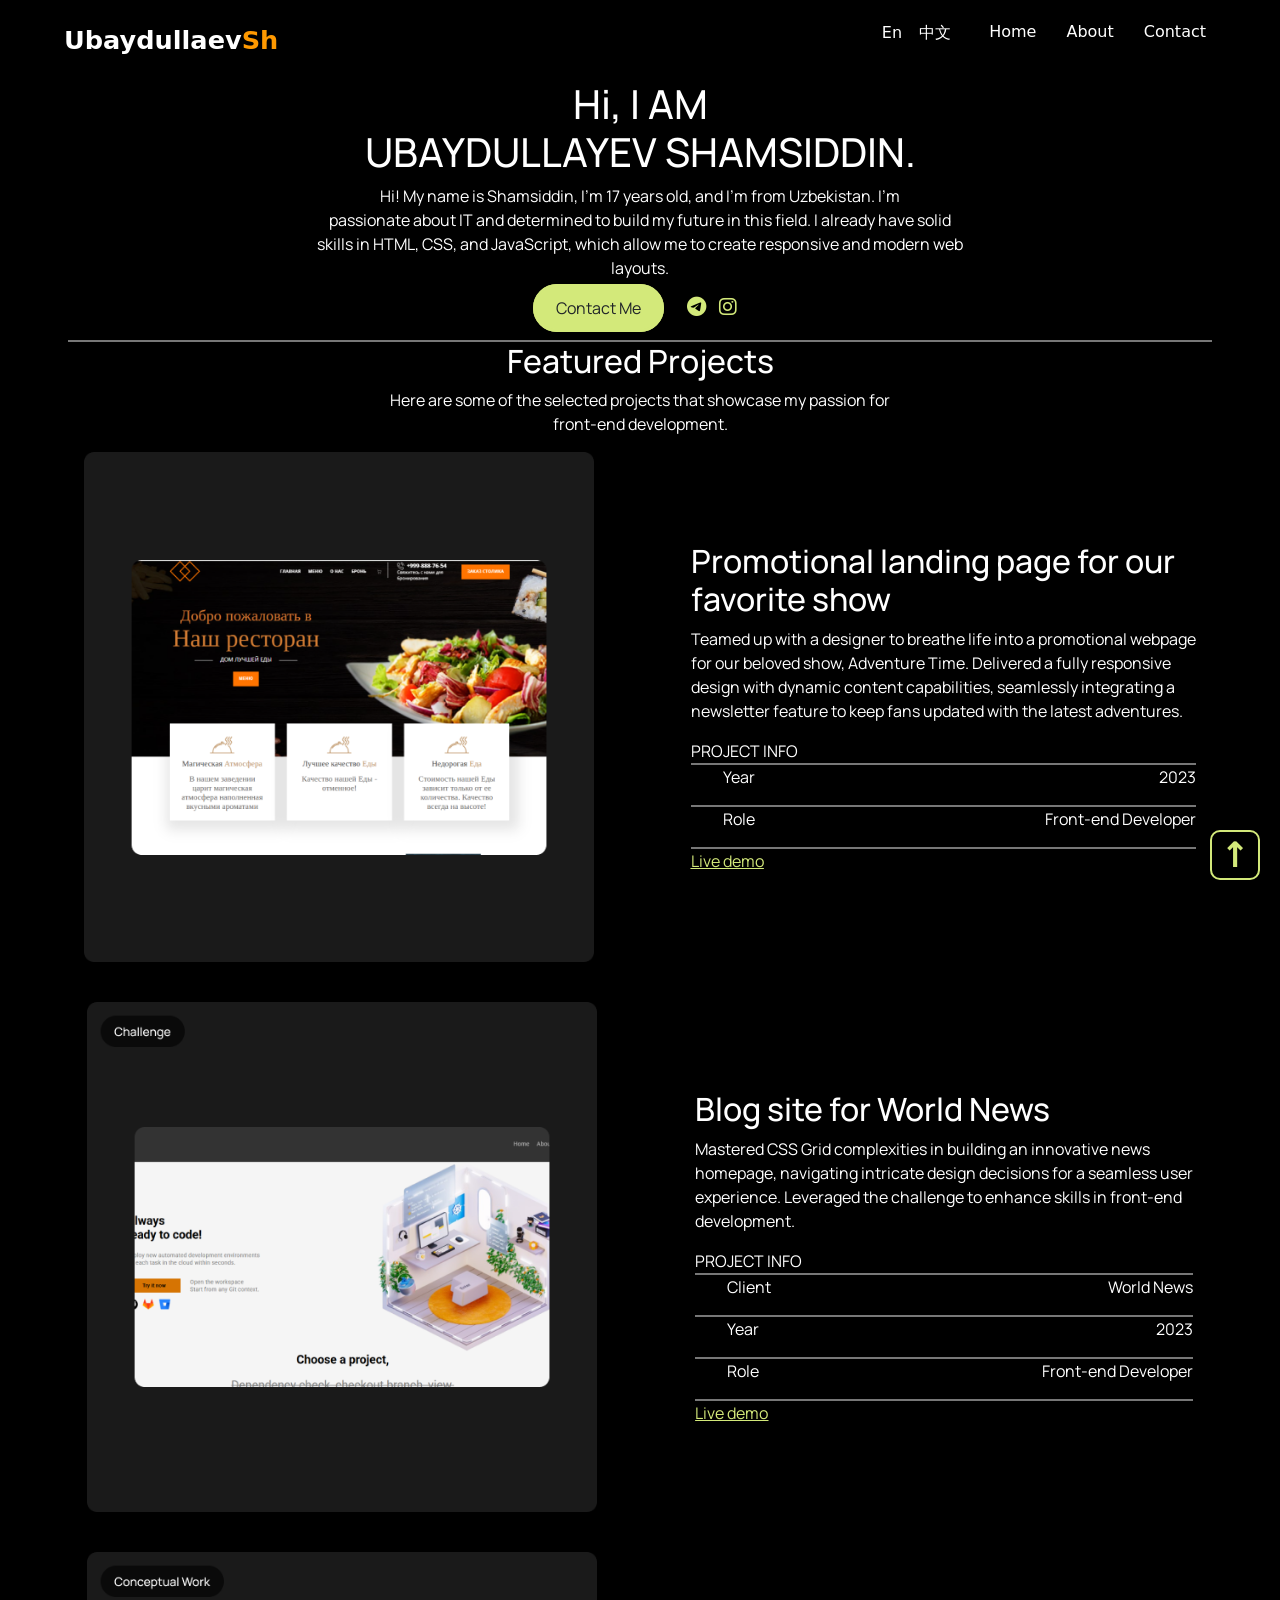
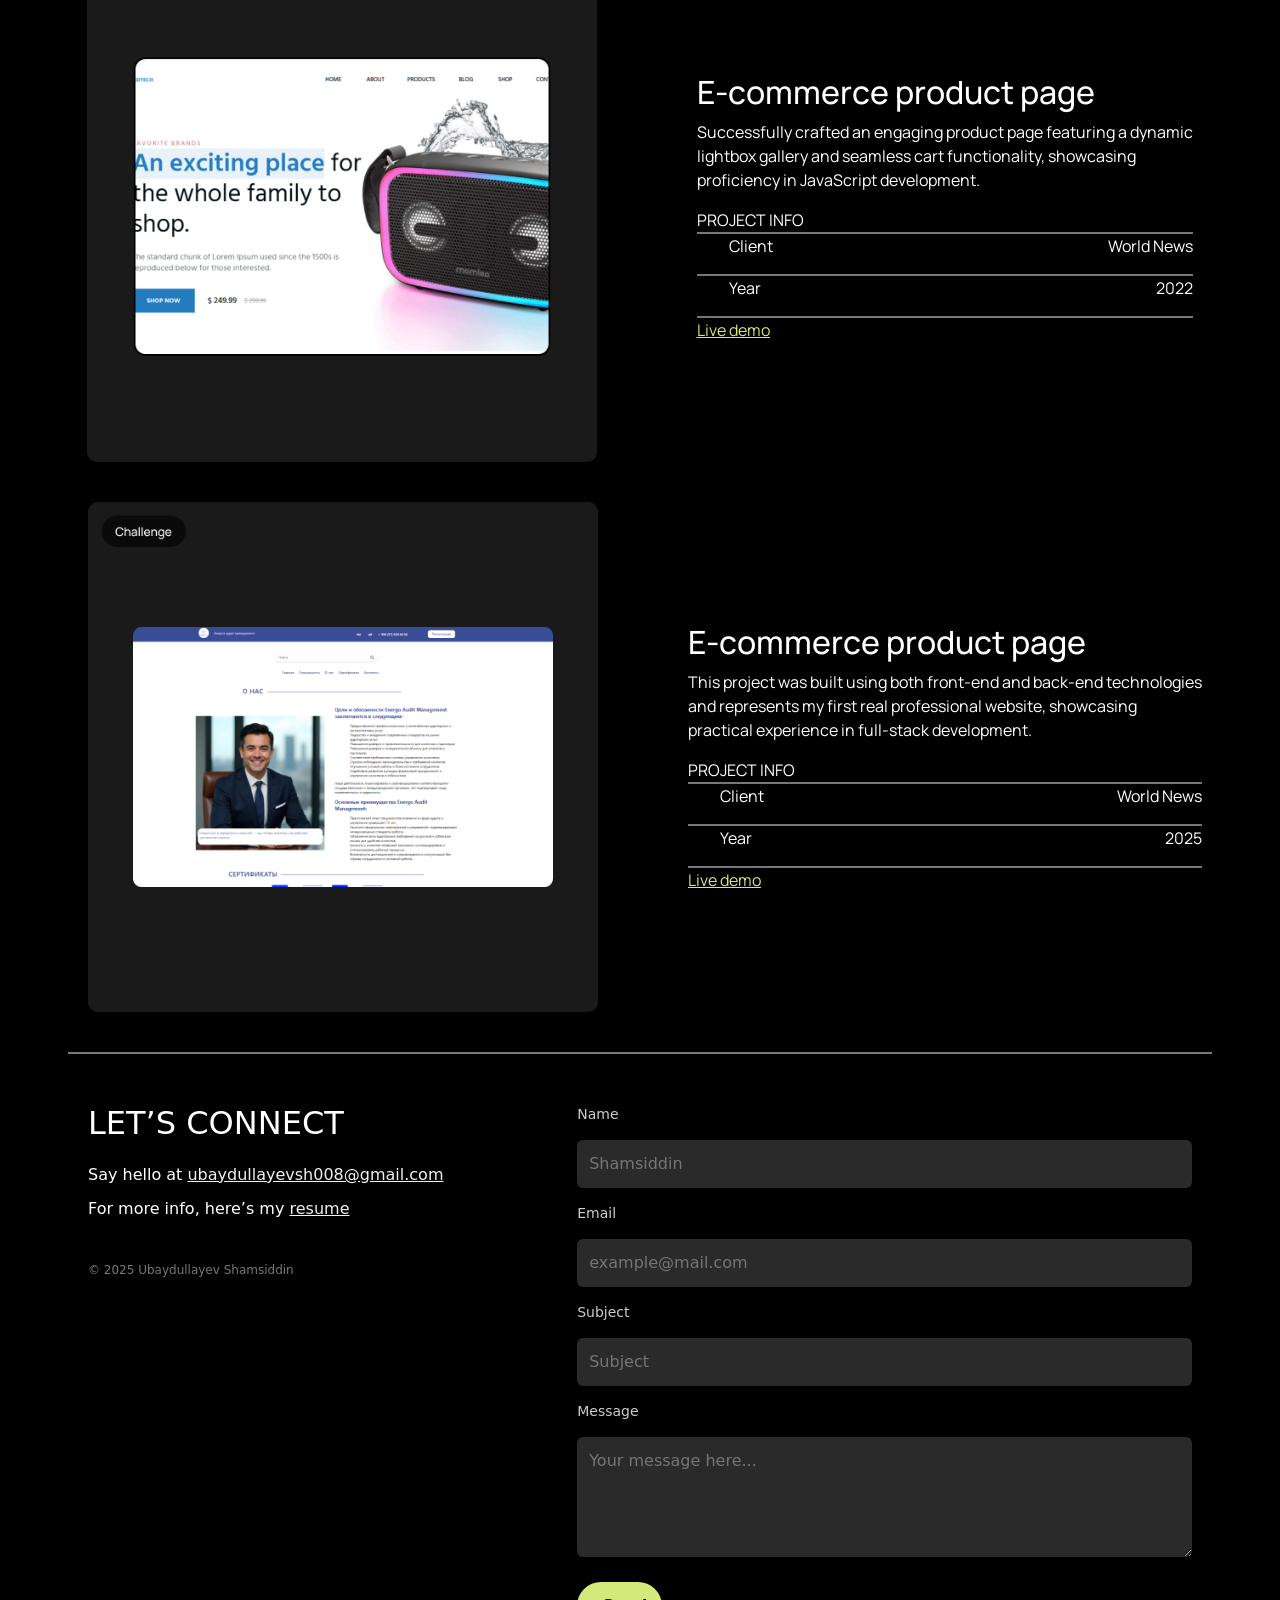
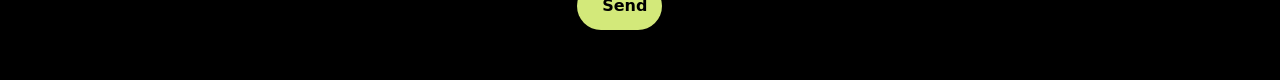
==== index.html @ 2fd3e227 "Added portfolio website files" ====
<!DOCTYPE html>
<html lang="en">

<head>
    <meta charset="UTF-8">
    <meta name="viewport" content="width=device-width, initial-scale=1.0">
    <title>Shamsiddin's portfolio</title>

    <!-- STYLE -->
    <link rel="stylesheet" href="/index/style.css">

    <!-- GOOGLE FONTS -->
    <link rel="preconnect" href="https://fonts.googleapis.com">
    <link rel="preconnect" href="https://fonts.gstatic.com" crossorigin>
    <link
        href="https://fonts.googleapis.com/css2?family=Manrope:wght@200..800&family=Roboto:ital,wght@0,100;0,300;0,400;0,500;0,700;0,900;1,100;1,300;1,400;1,500;1,700;1,900&display=swap"
        rel="stylesheet">

    <!-- FONT AWESOME -->
    <link rel="stylesheet" href="https://cdnjs.cloudflare.com/ajax/libs/font-awesome/6.7.2/css/all.min.css"
        crossorigin="anonymous" referrerpolicy="no-referrer" />

    <!-- BOOTSTRAP -->
    <link href="https://cdn.jsdelivr.net/npm/bootstrap@5.3.6/dist/css/bootstrap.min.css" rel="stylesheet"
        crossorigin="anonymous">
</head>

<body>

    <!-- HEADER -->
    <header class="header">
        <div class="container__header">
            <div class="logo">Ubaydullaev<span>Sh</span></div>

            <nav class="nav">
                <div class="language_select">
                    <button class="btn_select" data-lang="en">En</button>
                    <button class="btn_select" data-lang="zh">中文</button>
                </div>

                <ul class="nav-links">
                    <li><a data-i18n="nav.link_1" href="#">Home</a></li>
                    <li><a data-i18n="nav.link_2" href="about.html">About</a></li>
                    <li><a data-i18n="nav.link_3" href="#contact-section">Contact</a></li>
                </ul>
            </nav>

            <div class="burger" id="burger">
                <span></span><span></span><span></span>
            </div>

            <div class="mobile-menu" id="mobileMenu">
                <ul>
                    <li><a data-i18n="nav.link_1" href="index.html">Home</a></li>
                    <li><a data-i18n="nav.link_2" href="about.html">About</a></li>
                    <li><a data-i18n="nav.link_3" href="#contact-section">Contact</a></li>
                </ul>
            </div>
        </div>
    </header>

    <!-- MAIN -->
    <main>
        <div class="container__main">

            <!-- HERO -->
            <section class="hero">
                <div class="hero__wrapper">
                    <div class="left">
                        <h1 data-i18n="hero.title" class="title">
                            Hi, I AM <br> UBAYDULLAYEV SHAMSIDDIN.
                        </h1>

                        <p data-i18n="hero.description" class="text">
                            Hi! My name is Shamsiddin, I’m 17 years old, and
                            I’m from Uzbekistan. I'm <br>
                            passionate about IT and determined to build my future in this field. I already have solid
                            <br> skills in HTML, CSS, and JavaScript, which allow me to create responsive and modern web
                            <br> layouts.
                        </p>

                        <div class="hero__block">
                            <span data-i18n="hero.contact_me" class="button">Contact Me</span>
                            <a href="https://t.me/ubaydullayev_sh008"><i class="fa-brands fa-telegram"></i></a>
                            <a href="https://www.instagram.com/ubaydullayev.sh1?utm_source=qr&igsh=ZzZtd3lxNWhxemQw">
                                <i class="fa-brands fa-instagram"></i>
                            </a>
                        </div>
                    </div>
                </div>
                <div class="line"></div>
            </section>

            <!-- WORK -->
            <section class="work">
                <div class="work__text__box">
                    <h2 data-i18n="work.suptitle" class="gen__suptitle">Featured Projects</h2>
                    <p data-i18n="work.text" class="gen__text">
                        Here are some of the selected projects that showcase my passion for <br>
                        front-end development.
                    </p>
                </div>

                <div class="work__wrapper">
                    <div class="work__left">
                        <img src="./assets/png/project image(1).png" alt="Mywork" class="work__img">
                    </div>

                    <div class="work__right">
                        <h2 data-i18n="work.title" class="work__title">
                            Promotional landing page for our <br> favorite show
                        </h2>

                        <p data-i18n="work.features" class="work__text">
                            Teamed up with a designer to breathe life into a promotional webpage <br>
                            for our beloved show, Adventure Time. Delivered a fully responsive <br>
                            design with dynamic content capabilities, seamlessly integrating a <br>
                            newsletter feature to keep fans updated with the latest adventures.
                        </p>

                        <span data-i18n="work.info" class="info">PROJECT INFO</span>
                        <div class="line"></div>

                        <ul class="work__menu">
                            <li data-i18n="work_menu.year" class="work__list">Year</li>
                            <li class="work__list">2023</li>
                        </ul>

                        <div class="line"></div>

                        <ul class="work__menu">
                            <li data-i18n="work_menu.role" class="work__list">Role</li>
                            <li class="work__list">Front-end Developer</li>
                        </ul>

                        <div class="line"></div>

                        <div class="work__links">
                            <span class="work__list__link">
                                <a data-i18n="work.links" class="work__link"
                                    href="https://cookingservice.netlify.app/">Live demo</a>
                            </span>
                          
                        </div>
                    </div>
                </div>
            </section>

            <!-- BLOG -->
            <section class="blog">
                <div class="blog__wrapper">
                    <div class="blog__left">
                        <img src="./assets/png/project image(2).png" alt="Myblog" class="blog__img">
                    </div>

                    <div class="blog__right">
                        <h2 data-i18n="blog.title" class="blog__title">Blog site for World News</h2>

                        <p data-i18n="blog.text" class="blog__text">
                            Mastered CSS Grid complexities in building an innovative news <br>
                            homepage, navigating intricate design decisions for a seamless user <br>
                            experience. Leveraged the challenge to enhance skills in front-end <br>
                            development.
                        </p>

                        <span data-i18n="blog.info" class="info">PROJECT INFO</span>

                        <div class="line"></div>

                        <ul class="blog__menu">
                            <li data-i18n="blog.client" class="blog__list">Client</li>
                            <li class="blog__list">World News</li>
                        </ul>

                        <div class="line"></div>

                        <ul class="blog__menu">
                            <li data-i18n="blog.year" class="blog__list">Year</li>
                            <li class="blog__list">2023</li>
                        </ul>

                        <div class="line"></div>

                        <ul class="blog__menu">
                            <li data-i18n="blog.role" class="blog__list">Role</li>
                            <li class="blog__list">Front-end Developer</li>
                        </ul>

                        <div class="line"></div>

                        <span class="blog__list__link">
                            <a data-i18n="blog.demo" class="work__link"
                                href="https://platfromfordevelopers.netlify.app/">Live demo</a>
                        </span>
                    </div>
                </div>
            </section>

            <!-- PRODUCT -->
            <section class="product">
                <div class="product__wrapper">
                    <div class="product__left">
                        <img src="./assets/png/project image(3).png" alt="Mywork" class="product__img">
                    </div>

                    <div class="product__right">
                        <h2 data-i18n="product.title" class="product__title">E-commerce product page</h2>

                        <p data-i18n="product.text" class="product__text">
                            Successfully crafted an engaging product page featuring a dynamic <br>
                            lightbox gallery and seamless cart functionality, showcasing <br>
                            proficiency in JavaScript development.
                        </p>

                        <span data-i18n="product.info" class="info">PROJECT INFO</span>

                        <div class="line"></div>

                        <ul class="product__menu">
                            <li data-i18n="product.client" class="product__list">Client</li>
                            <li class="product__list">World News</li>
                        </ul>

                        <div class="line"></div>

                        <ul class="product__menu">
                            <li data-i18n="product.year" class="product__list">Year</li>
                            <li class="product__list">2022</li>
                        </ul>

                        <div class="line"></div>

                        <div class="product__links">
                            <span class="product__list__link">
                                <a data-i18n="product.demo" class="product__link"
                                    href="https://mellow-sopapillas-2ac862.netlify.app/">Live demo</a>
                            </span>
                           
                        </div>
                    </div>
                </div>
            </section>

            <!-- PRODUCT 2 -->
            <section class="product_2">
                <div class="product_2__wrapper">
                    <div class="product_2__left">
                        <img src="./assets/png/project image(4).png" alt="Mywork" class="product_2__img">
                    </div>

                    <div class="product_2__right">
                        <h2 data-i18n="product.title" class="product_2__title">E-commerce product page</h2>
                        <p data-i18n="product.features" class="product_2__text">
                            This project was built using both front-end and back-end technologies <br>
                            and represents my first real professional website, showcasing <br>
                            practical experience in full-stack development.



                        </p>
                        <span data-i18n="product.info" class="info_2">PROJECT INFO</span>

                        <div class="line"></div>

                        <ul class="product_2__menu">
                            <li data-i18n="product.client" class="product_2__list">Client</li>
                            <li class="product_2__list">World News</li>
                        </ul>

                        <div class="line"></div>

                        <ul class="product_2__menu">
                            <li data-i18n="product.year" class="product_2__list">Year</li>
                            <li class="product_2__list">2025</li>
                        </ul>

                        <div class="line"></div>

                        <div class="product_2__links">
                            <span class="product_2__list__link">
                                <a data-i18n="product.demo" class="product_2__link"
                                    href="https://eam-pb7pliwox-shamsiddins-projects-af11def8.vercel.app/">Live demo</a>
                            </span>
                          
                        </div>
                    </div>
                </div>
            </section>

            <div class="line"></div>

            <!-- CONTACT -->
            <section id="contact-section" class="contact-section">
                <div class="contact-container">
                    <div class="contact-left">
                        <h2 data-i18n="contact.title" class="contact__title">LET’S CONNECT</h2>

                        <p class="contact__info">
                            <span data-i18n="contact.email_text">Say hello at</span>
                            <a href="mailto:ubaydullayevsh008@gmail.com">ubaydullayevsh008@gmail.com</a>
                        </p>

                        <p class="contact__info">
                            <span data-i18n="contact.resume_text">For more info, here’s my</span>
                            <a
                                href="https://docs.google.com/document/d/1s2S7COt_kC8_jMvm_kCIb4FY2x7MgX4U/edit">resume</a>
                        </p>

                        <p class="copyright">© 2025 Ubaydullayev Shamsiddin</p>
                    </div>

                    <div class="contact-right">
                        <form action="https://getform.io/f/bkkpxwgb" method="POST">
                            <label data-i18n="form.name">Name</label>
                            <input type="text" name="name" placeholder="Shamsiddin" data-i18n-placeholder="form.name_ph"
                                required>

                            <label data-i18n="form.email">Email</label>
                            <input type="email" name="email" placeholder="example@mail.com"
                                data-i18n-placeholder="form.email_ph" required>

                            <label data-i18n="form.subject">Subject</label>
                            <input type="text" name="subject" placeholder="Subject"
                                data-i18n-placeholder="form.subject_ph" required>

                            <label data-i18n="form.message">Message</label>
                            <textarea name="message" placeholder="Your message here..."
                                data-i18n-placeholder="form.message_ph" required></textarea>

                            <button data-i18n="form.send" type="submit">Send</button>
                        </form>
                    </div>
                </div>
            </section>

        </div>
    </main>
    <div class="to-top"><span>&#8593</span></div>

    <script src="js/index.js"></script>
    <script src="js/lang.js"></script>

</body>

</html>
---- index/style.css ----
@import 'header.css';
@import 'main.css';
@import 'varriables.css';

p,
h1,
h2,
h3
 {
    cursor: pointer;
}

.to-top {
  width: 50px;
  height: 50px;
  border-radius: 10px;
  border: 2px solid var(--light-green);
  color: var(--light-green);
  display: flex;
  justify-content: center;
  align-items: center;
  font-size: 35px;
  font-weight: 700;
  background:var(--black);
  backdrop-filter: blur(2px);
  position: fixed;
  right: 20px;
  bottom: 20px;
  cursor: pointer;
}

.to-top>span {
  animation: anim 500ms infinite linear;
}

@keyframes anim {

  0%,
  100% {
    transform: translate(0);
  }

  75% {
    transform: translateY(-7px);
  }
}


html, body {
  margin: 0;
  padding: 0;
  width: 100%;
  min-height: 100vh;
  background-color: #000 !important; 
  overflow-x: hidden; 
  scroll-behavior: smooth;
}


.container__main {
  max-width: 1200px; 
  margin: 0 auto; 
  padding: 0 20px; 
}


main {
  display: flex;
  flex-direction: column;
  align-items: center;
}
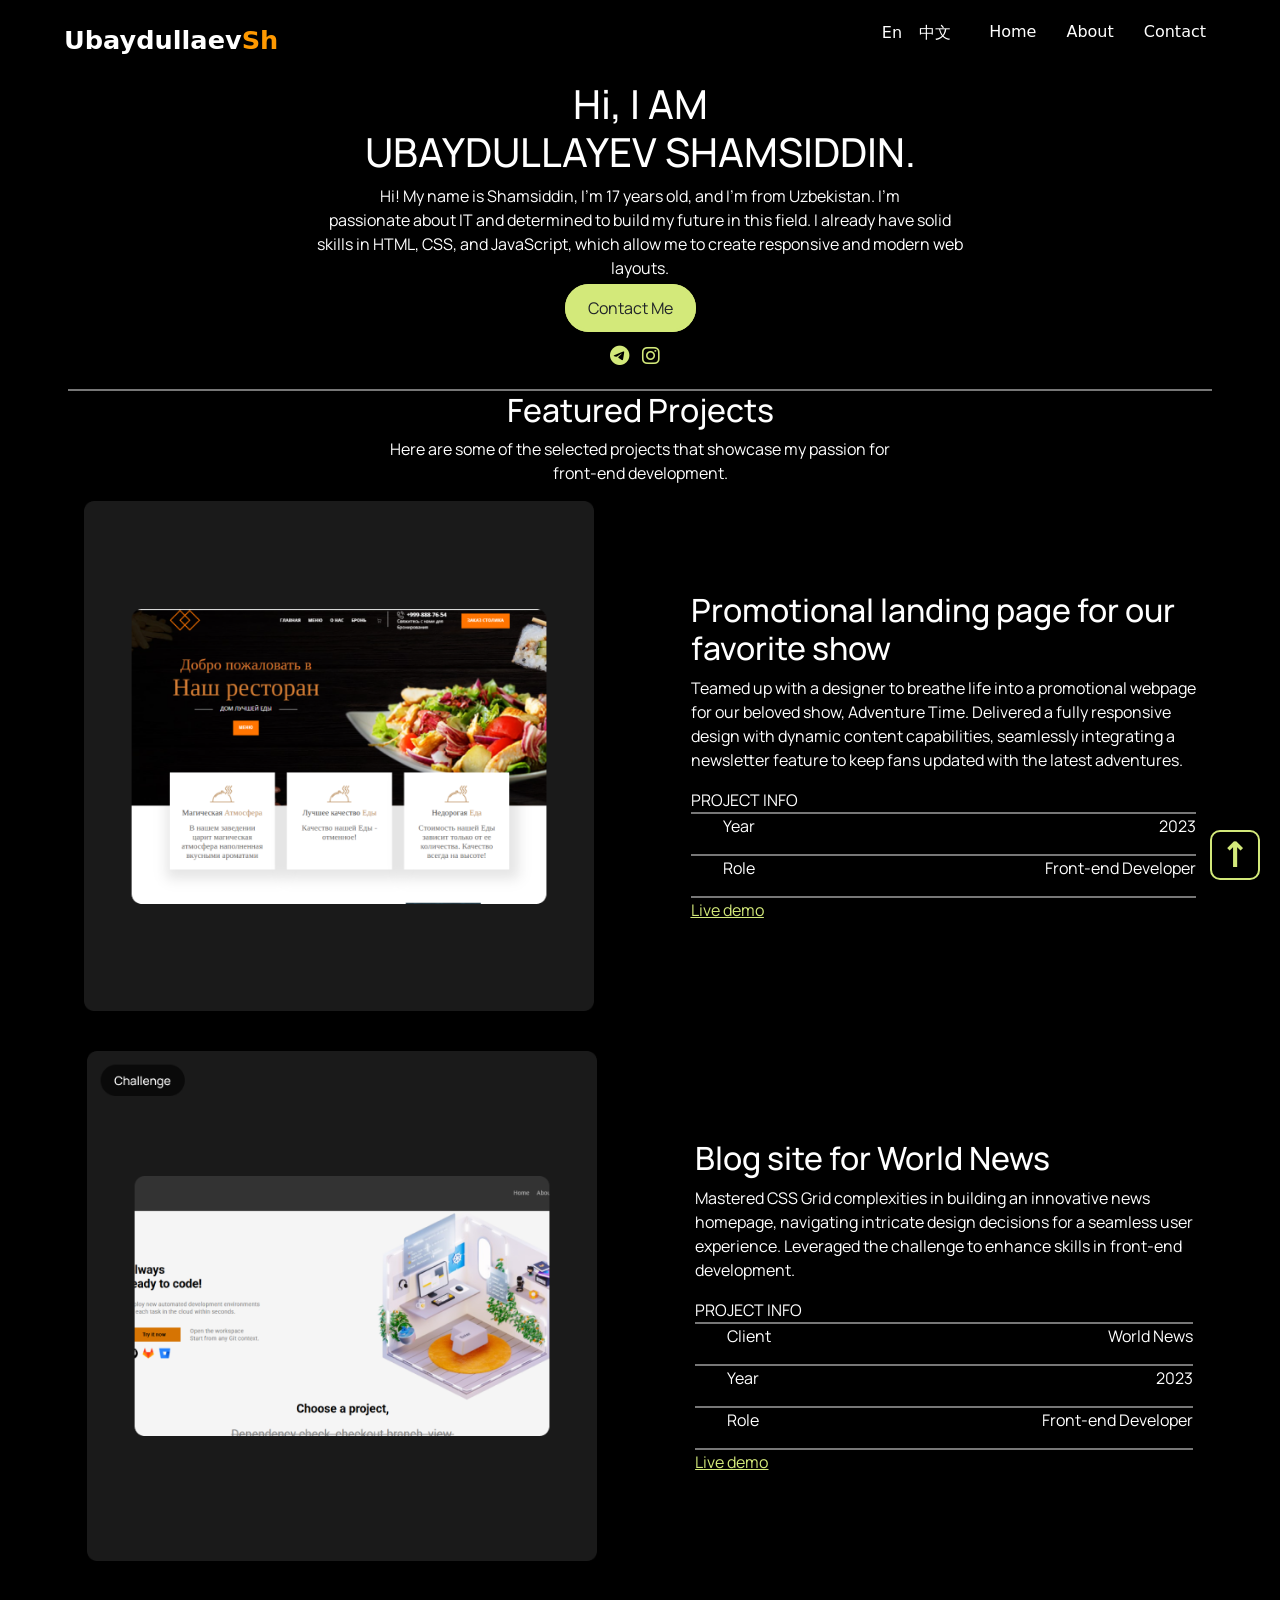
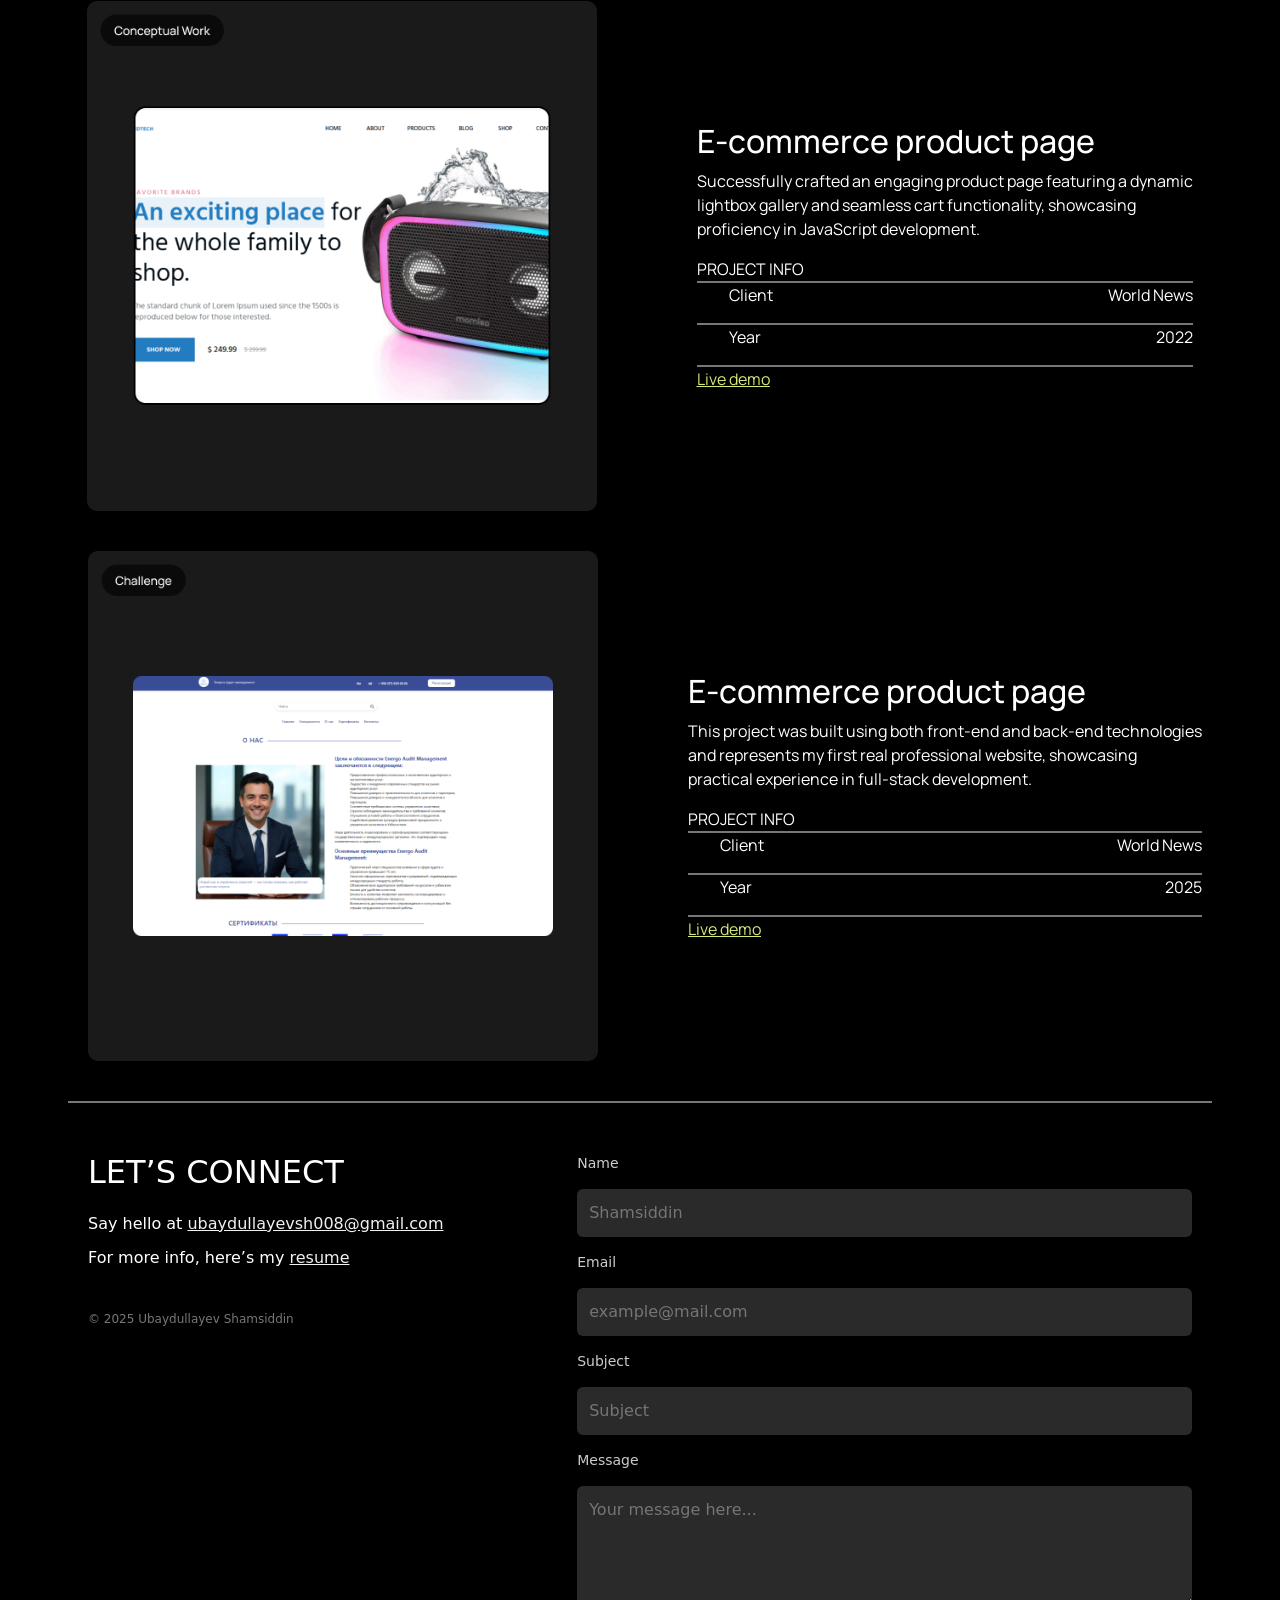
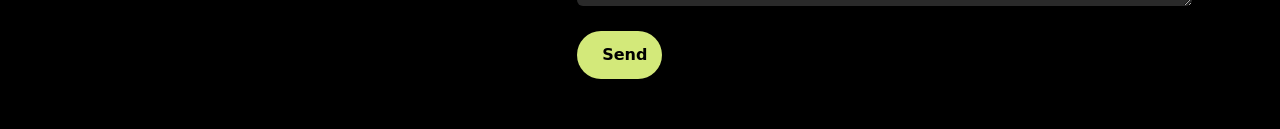
==== commit 1c57fcd4: "the last commit" ====
--- a/index.html
+++ b/index.html
@@ -55,6 +55,11 @@
                     <li><a data-i18n="nav.link_2" href="about.html">About</a></li>
                     <li><a data-i18n="nav.link_3" href="#contact-section">Contact</a></li>
                 </ul>
+                <!-- language buttons for mobile -->
+                <div class="language_select mobile_lang">
+                    <button class="btn_select" data-lang="en">En</button>
+                    <button class="btn_select" data-lang="zh">中文</button>
+                </div>
             </div>
         </div>
     </header>
@@ -81,9 +86,13 @@
 
                         <div class="hero__block">
                             <span data-i18n="hero.contact_me" class="button">Contact Me</span>
-                            <a href="https://t.me/ubaydullayev_sh008"><i class="fa-brands fa-telegram"></i></a>
-                            <a href="https://www.instagram.com/ubaydullayev.sh1?utm_source=qr&igsh=ZzZtd3lxNWhxemQw">
-                                <i class="fa-brands fa-instagram"></i>
+
+                            <div class="icons">
+                                <a href="https://t.me/ubaydullayev_sh008"><i class="fa-brands fa-telegram"></i></a>
+                                <a
+                                    href="https://www.instagram.com/ubaydullayev.sh1?utm_source=qr&igsh=ZzZtd3lxNWhxemQw">
+                                    <i class="fa-brands fa-instagram"></i>
+                            </div>
                             </a>
                         </div>
                     </div>
@@ -138,9 +147,9 @@
                         <div class="work__links">
                             <span class="work__list__link">
                                 <a data-i18n="work.links" class="work__link"
-                                    href="https://cookingservice.netlify.app/">Live demo</a>
+                                    href="https://cookingrestaurant.netlify.app/">Live demo</a>
                             </span>
-                          
+
                         </div>
                     </div>
                 </div>
@@ -189,8 +198,8 @@
                         <div class="line"></div>
 
                         <span class="blog__list__link">
-                            <a data-i18n="blog.demo" class="work__link"
-                                href="https://platfromfordevelopers.netlify.app/">Live demo</a>
+                            <a data-i18n="blog.demo" class="work__link" href="https://gitpod1.netlify.app/">Live
+                                demo</a>
                         </span>
                     </div>
                 </div>
@@ -233,9 +242,9 @@
                         <div class="product__links">
                             <span class="product__list__link">
                                 <a data-i18n="product.demo" class="product__link"
-                                    href="https://mellow-sopapillas-2ac862.netlify.app/">Live demo</a>
+                                    href="https://linkedtech1.netlify.app/">Live demo</a>
                             </span>
-                           
+
                         </div>
                     </div>
                 </div>
@@ -281,7 +290,7 @@
                                 <a data-i18n="product.demo" class="product_2__link"
                                     href="https://eam-pb7pliwox-shamsiddins-projects-af11def8.vercel.app/">Live demo</a>
                             </span>
-                          
+
                         </div>
                     </div>
                 </div>
@@ -303,7 +312,7 @@
                         <p class="contact__info">
                             <span data-i18n="contact.resume_text">For more info, here’s my</span>
                             <a
-                                href="https://docs.google.com/document/d/1s2S7COt_kC8_jMvm_kCIb4FY2x7MgX4U/edit">resume</a>
+                                href="https://drive.google.com/file/d/1Pd7jacGv6ZWOqKxub4neoTtsNfvN1b6q/view?usp=sharing">resume</a>
                         </p>
 
                         <p class="copyright">© 2025 Ubaydullayev Shamsiddin</p>
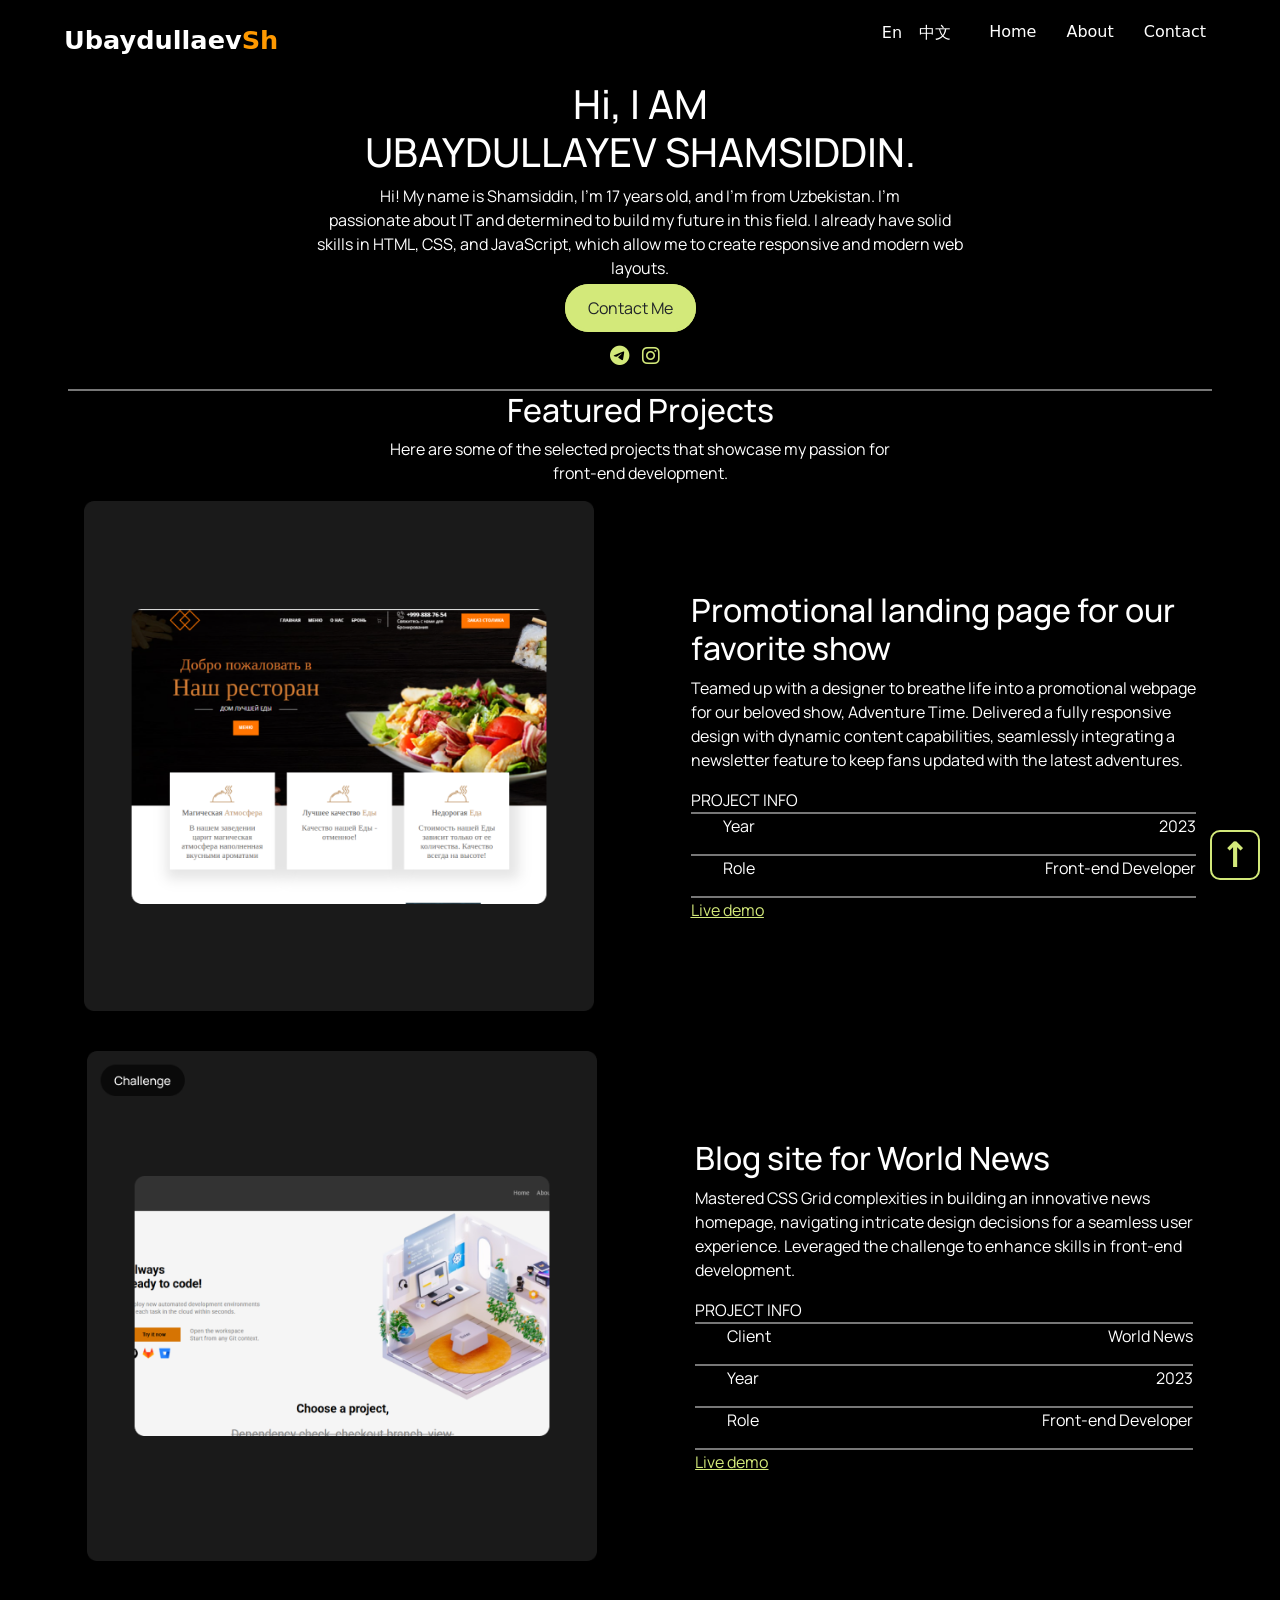
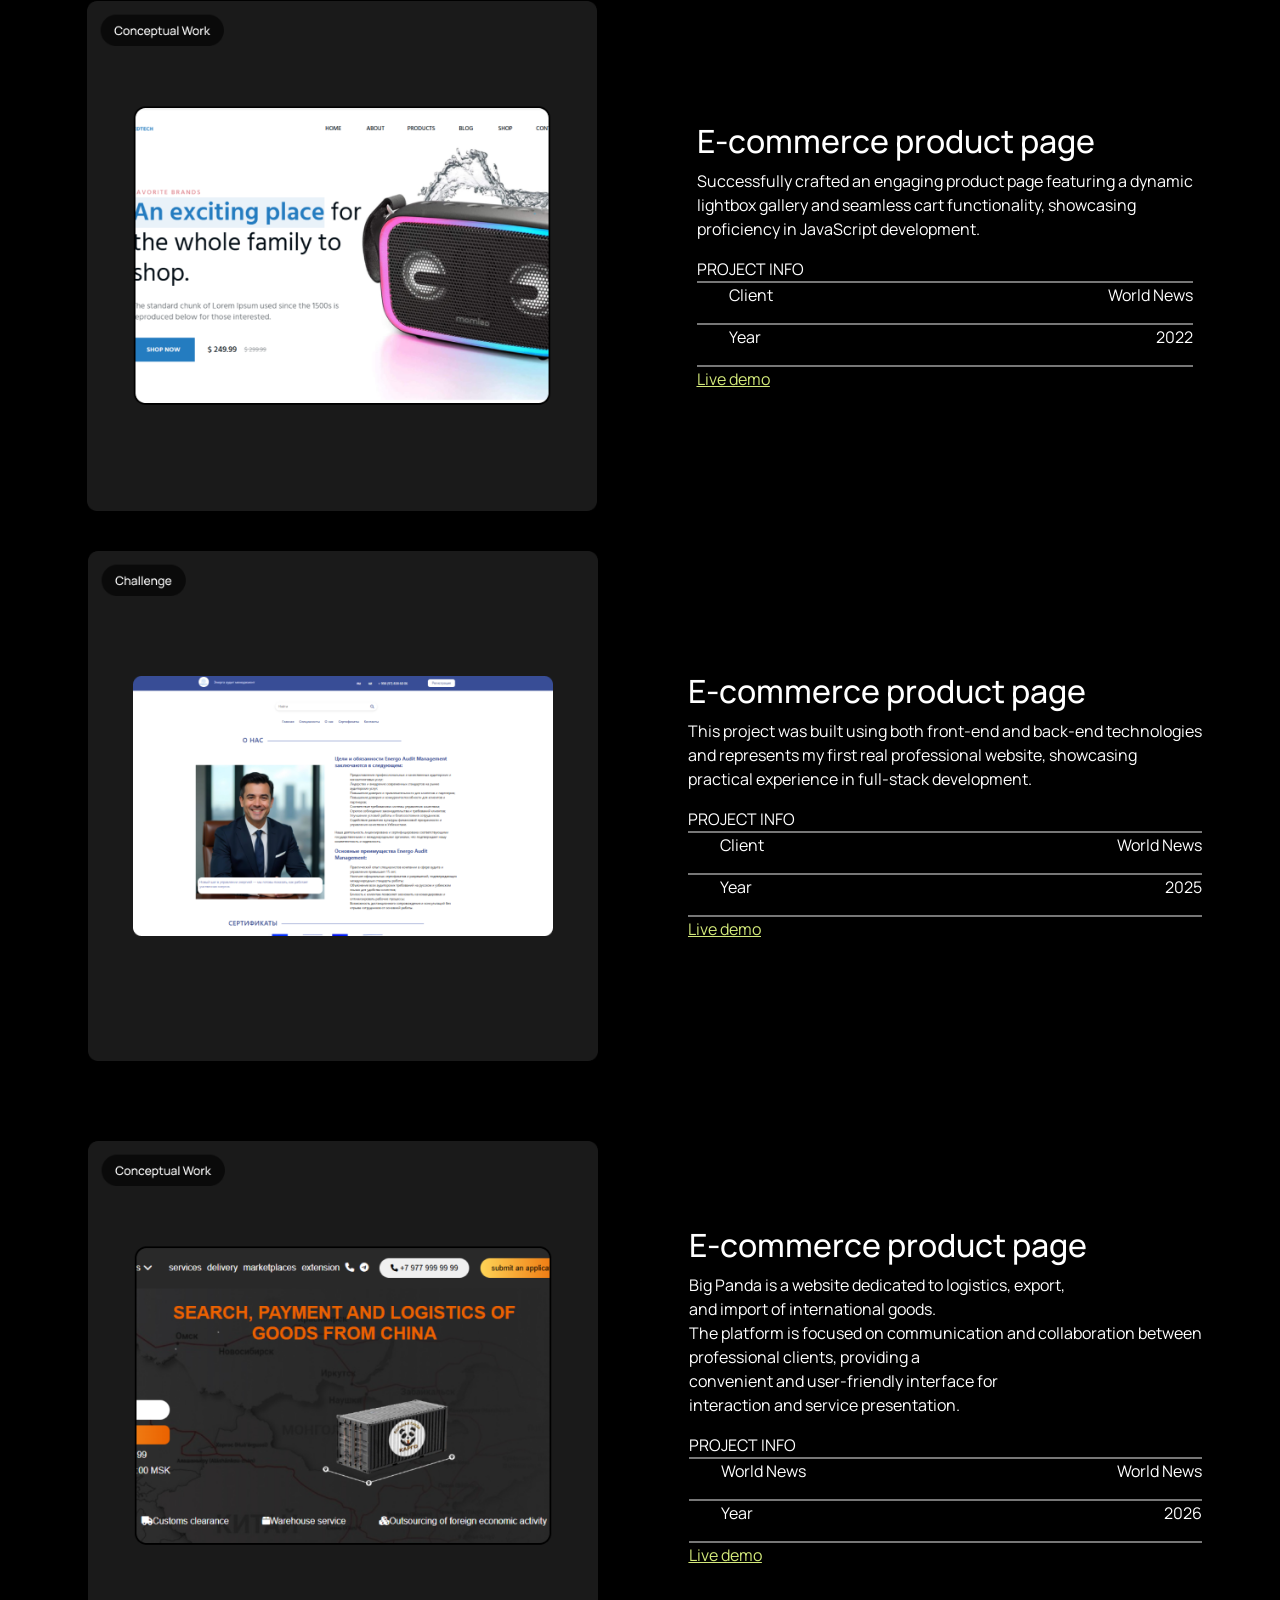
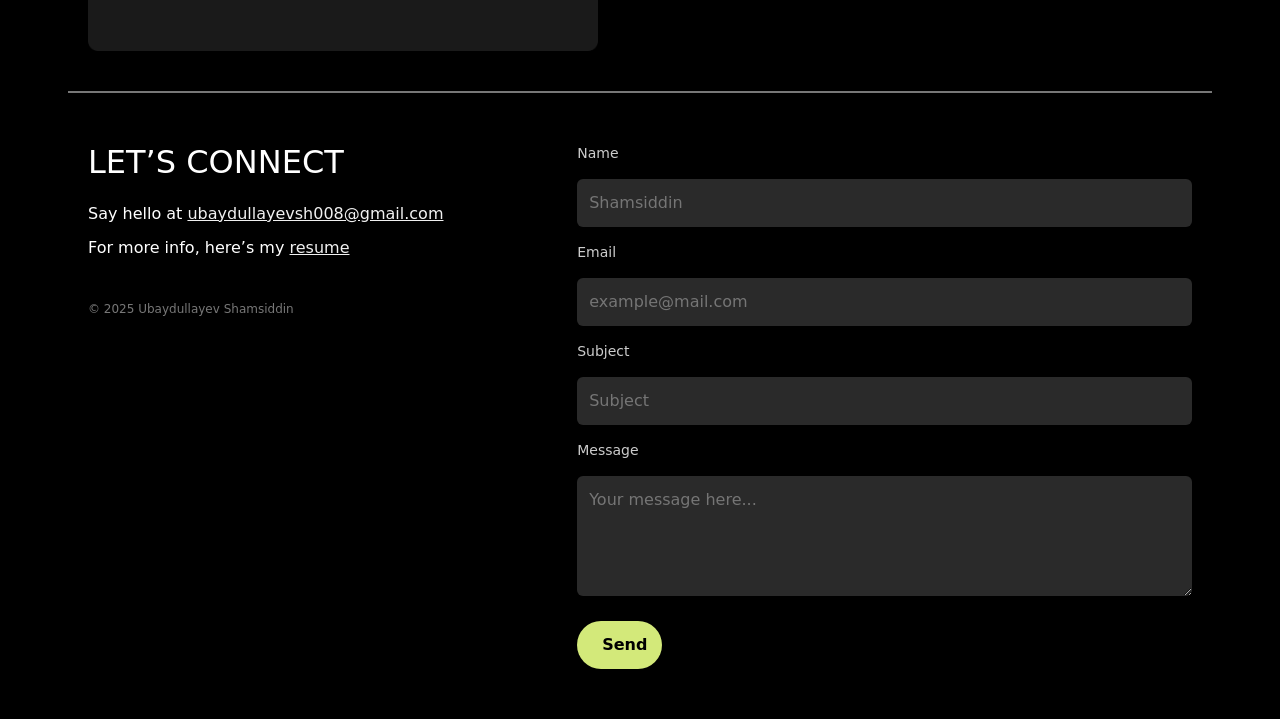
==== commit d01d6a18: "last" ====
--- a/index.html
+++ b/index.html
@@ -205,7 +205,7 @@
                 </div>
             </section>
 
-            <!-- PRODUCT -->
+            <!-- PRODUCT 1 -->
             <section class="product">
                 <div class="product__wrapper">
                     <div class="product__left">
@@ -296,6 +296,52 @@
                 </div>
             </section>
 
+            <!-- PRODUCT 3 -->
+            <section class="product_2">
+                <div class="product_2__wrapper">
+                    <div class="product_2__left">
+                        <img src="./assets/png/project image(5).png" alt="Mywork" class="product_2__img">
+                    </div>
+
+                    <div class="product_2__right">
+                        <h2 data-i18n="product_3.title" class="product_2__title">E-commerce product page</h2>
+                        <p data-i18n="product_3.features" class="product_2__text">
+                            This project was built using both front-end and back-end technologies <br>
+                            and represents my first real professional website, showcasing <br>
+                            practical experience in full-stack development.
+
+
+
+                        </p>
+                        <span data-i18n="product_3.info" class="info_2">PROJECT INFO</span>
+
+                        <div class="line"></div>
+
+                        <ul class="product_2__menu">
+                            <li data-i18n="product_3.client" class="product_2__list">Client</li>
+                            <li class="product_2__list">World News</li>
+                        </ul>
+
+                        <div class="line"></div>
+
+                        <ul class="product_2__menu">
+                            <li data-i18n="product_3.year" class="product_2__list">Year</li>
+                            <li class="product_2__list">2026</li>
+                        </ul>
+
+                        <div class="line"></div>
+
+                        <div class="product_2__links">
+                            <span class="product_2__list__link">
+                                <a data-i18n="product_3.demo" class="product_2__link"
+                                    href="https://bigpanda1.netlify.app/">Live demo</a>
+                            </span>
+
+                        </div>
+                    </div>
+                </div>
+            </section>
+
             <div class="line"></div>
 
             <!-- CONTACT -->
